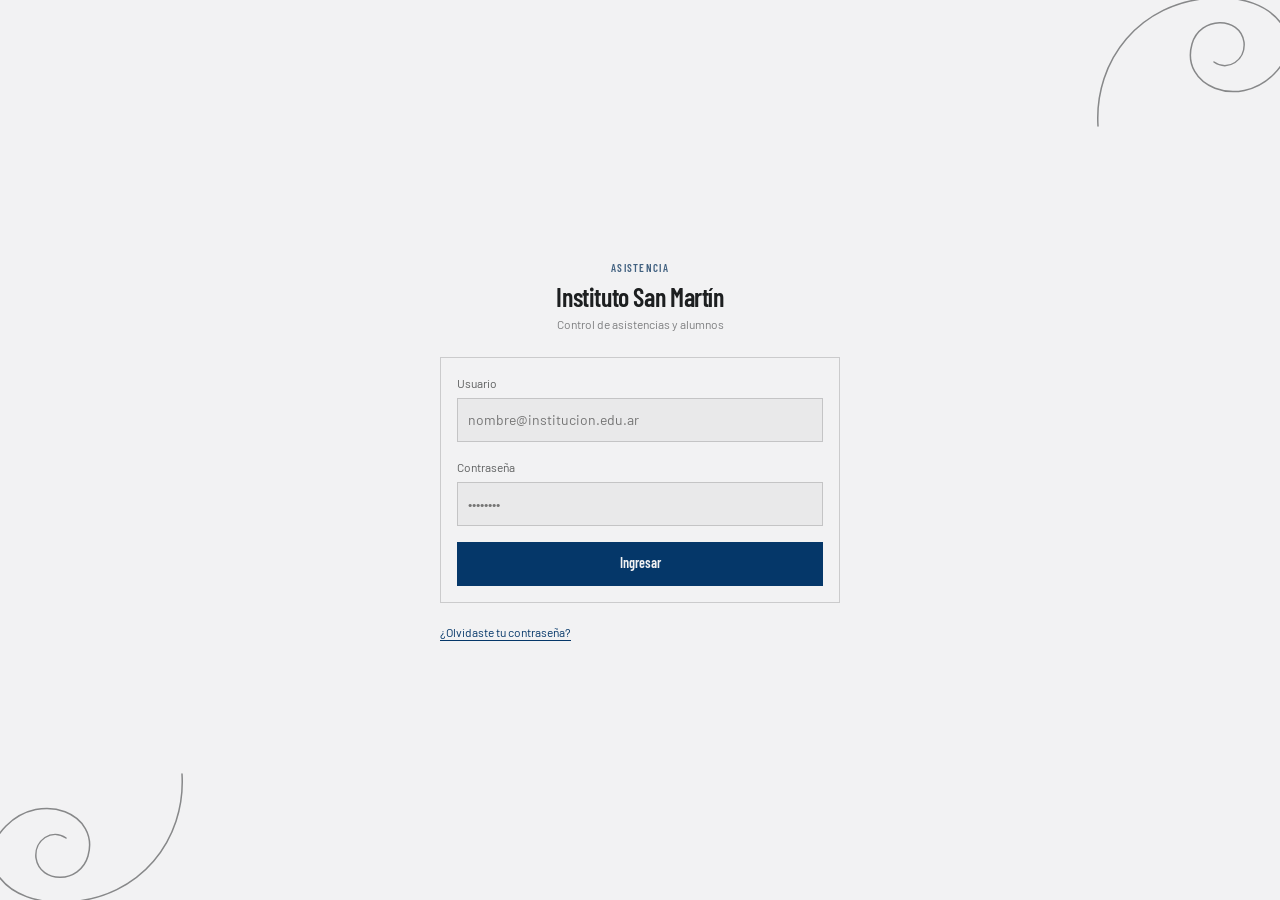
==== frontend/index.html @ f8b3fe84 "Frontend casi completo, PREVIEW_MODE para desarrollo sin backend" ====
<!DOCTYPE html>
<html lang="es">
<head>
<meta charset="utf-8">
<title>Asistencia · Instituto San Martín</title>
<meta name="viewport" content="width=device-width, initial-scale=1">
<link rel="stylesheet" href="./css/variables.css">
<link rel="stylesheet" href="./css/base.css">
<link rel="stylesheet" href="./css/components.css">
</head>
<body>

<div class="auth-shell">
  <!-- Decoración de fondo, sólo desktop (ver .auth-deco* en base.css) —
       puramente visual, no aporta información: aria-hidden y sin afectar
       el orden de tabulación. Un solo trazo (path) reutilizado dos veces
       (arriba a la derecha, y rotado 180° abajo a la izquierda) via
       <use>, para no duplicar la geometría. -->
  <div class="auth-deco-layer" aria-hidden="true">
    <svg width="0" height="0" style="position:absolute">
      <defs>
        <path id="auth-deco-scribble" d="M14,150 C10,84 56,26 128,22 C192,18 224,64 190,98 C154,134 96,110 108,68 C116,40 156,40 160,66 C162,84 144,96 130,86" />
      </defs>
    </svg>
    <svg class="auth-deco auth-deco-tr" viewBox="0 0 220 220" focusable="false">
      <use href="#auth-deco-scribble" />
    </svg>
    <svg class="auth-deco auth-deco-bl" viewBox="0 0 220 220" focusable="false">
      <use href="#auth-deco-scribble" />
    </svg>
  </div>

  <div class="auth-card">
    <div class="text-center" style="margin-bottom:8px">
      <div class="kicker">Asistencia</div>
      <h1 style="margin:6px 0 0">Instituto San Martín</h1>
      <div class="text-muted" style="font-size:12px;margin-top:4px">Control de asistencias y alumnos</div>
    </div>

    <!-- Mismo .card que los recuadros de Inicio de Administrador (borde
         de 1px, sin estilo nuevo) — sólo envuelve los campos y el botón,
         no el header ni los links de abajo. -->
    <form class="card" id="login-form" novalidate style="padding:var(--space-4);gap:var(--space-4)">
      <p id="login-error" class="text-muted" style="color:var(--color-accent-800);font-size:13px" hidden></p>

      <div class="field">
        <label for="login-email">Usuario</label>
        <input class="input" id="login-email" type="email" required placeholder="nombre@institucion.edu.ar">
      </div>
      <div class="field">
        <label for="login-password">Contraseña</label>
        <input class="input" id="login-password" type="password" required placeholder="••••••••">
      </div>

      <button class="btn btn-primary btn-block" id="login-submit" type="submit">Ingresar</button>
    </form>

    <div class="auth-links">
      <a href="./recuperar-contrasena.html">¿Olvidaste tu contraseña?</a>
    </div>
  </div>
</div>

<script type="module" src="./js/pages/login.js"></script>
</body>
</html>
---- frontend/css/variables.css ----
/*
 * Tokens del sistema de diseño "Industry", tomados del mockup en
 * Claude Design (Attendance App.dc.html) para que la app real use
 * exactamente la misma paleta, tipografía y escala.
 *
 * TODO: el mockup fuente no define ningún color de alerta ámbar/naranja
 * (no hay token de "warning" en el sistema Industry). El estado "En
 * riesgo" usa el mismo azul-grisáceo de acento (--color-accent) con
 * variante outline, y "Excedido" usa --color-accent sólido. Si en algún
 * momento se agrega un token ámbar al sistema de diseño, sumarlo acá.
 */

:root {
  /* — color — */
  --color-bg: #f2f2f3;
  --color-surface: #e9e9ea;
  --color-text: #1d1f20;
  --color-accent: #053769;
  --color-accent-2: #728fab;
  --color-divider: color-mix(in srgb, #030303 16%, transparent);

  --color-neutral-100: #f5f5f8;
  --color-neutral-200: #e7e7ea;
  --color-neutral-300: #d4d4d7;
  --color-neutral-400: #b7b7ba;
  --color-neutral-500: #98989b;
  --color-neutral-600: #7a7a7d;
  --color-neutral-700: #5d5d60;
  --color-neutral-800: #424244;
  --color-neutral-900: #2b2b2d;

  --color-accent-100: #eef6ff;
  --color-accent-200: #d6ebff;
  --color-accent-300: #b5d9fd;
  --color-accent-400: #94bce3;
  --color-accent-500: #749dc4;
  --color-accent-600: #597ea3;
  --color-accent-700: #416180;
  --color-accent-800: #2c455d;
  --color-accent-900: #1d2d3d;

  /* — tipografía — */
  --font-heading: "Barlow Condensed", system-ui, sans-serif;
  --font-heading-weight: 600;
  --font-body: "Barlow", system-ui, sans-serif;

  /* — espaciado — */
  --space-1: 4px;
  --space-2: 8px;
  --space-3: 12px;
  --space-4: 16px;
  --space-5: 20px;
  --space-6: 24px;
  --space-8: 32px;

  /* — radios (estética wireframe: los componentes usan 0, ver
       components.css; se dejan definidos por si algún componente
       puntual necesita una esquina redondeada, como el diálogo) — */
  --radius-sm: 2px;
  --radius-md: 4px;
  --radius-lg: 8px;

  /* — elevación — */
  --shadow-sm: 0 1px 2px color-mix(in srgb, #2b2b2d 14%, transparent);
  --shadow-md: 0 3px 10px color-mix(in srgb, #2b2b2d 16%, transparent);
  --shadow-lg: 0 12px 32px color-mix(in srgb, #2b2b2d 22%, transparent);

  /* — targets táctiles (requisito: mínimo 44px) — */
  --tap-target-min: 44px;

  /* Alto aproximado de la tab-bar fija (mobile/tablet, ver .tab-bar en
     components.css) — usado para que .app-main y .toast dejen el
     espacio libre justo debajo de ella y no quede contenido tapado. */
  --tab-bar-height: 64px;

  /* Alto aproximado del header fijo en desktop (1024px+, ver .app-header
     en base.css) — ahí el nav vive DENTRO del header, no en una sidebar
     ni en una tab-bar abajo, así que .app-main necesita padding-top en
     vez de padding-bottom para no quedar tapado. */
  --app-header-height-desktop: 72px;

  /* — breakpoints (documentales; los media queries usan el valor en px
       directamente, CSS no soporta var() dentro de @media) — */
  --breakpoint-tablet: 768px;
  --breakpoint-desktop: 1024px;
}
---- frontend/css/base.css ----
@import url('https://fonts.googleapis.com/css2?family=Barlow:wght@400;500;700&family=Barlow+Condensed:wght@400;600&display=swap');

/* — reset — */
*, *::before, *::after { box-sizing: border-box; }
html, body { height: 100%; }
body {
  margin: 0;
  background: var(--color-bg);
  color: var(--color-text);
  font-family: var(--font-body);
  font-size: 15px;
  line-height: 1.55;
  font-weight: 400;
  -webkit-font-smoothing: antialiased;
}
h1, h2, h3, h4, h5, h6 {
  font-family: var(--font-heading);
  font-weight: var(--font-heading-weight);
  line-height: 1.12;
  letter-spacing: -0.015em;
  margin: 0 0 var(--space-2);
}
h1 { font-size: 26px; }
h2 { font-size: 20px; }
h3 { font-size: 18px; }
p { margin: 0 0 var(--space-3); }
a { color: var(--color-accent); text-underline-offset: 3px; }
img, svg { display: block; max-width: 100%; }
button { font: inherit; color: inherit; }
ul { list-style: none; margin: 0; padding: 0; }
:focus { outline: none; }
:focus-visible { outline: 2px solid var(--color-accent); outline-offset: 2px; }

.text-muted { color: color-mix(in srgb, var(--color-text) 55%, transparent); }
.text-center { text-align: center; }
.kicker {
  font-family: var(--font-heading);
  font-weight: 600;
  letter-spacing: 0.12em;
  text-transform: uppercase;
  color: var(--color-accent-700);
  font-size: 11px;
}
.section-label {
  font-size: 11px;
  text-transform: uppercase;
  letter-spacing: 0.08em;
  color: color-mix(in srgb, var(--color-text) 55%, transparent);
  margin-bottom: var(--space-2);
}

/* ══════════════════════════════════════════════════════════════════
   App shell — mobile-first.
   Estructura: header fijo arriba, contenido con scroll propio,
   tab-bar fija abajo. En desktop (>=1024px) el nav (<nav id="tab-bar">,
   ver components.css) vive DENTRO de .app-header como una fila más —
   no hay sidebar — y el header entero pasa a ser una barra fija de
   ancho completo arriba de todo, con 3 grupos: logo, título+rol, nav.
   ══════════════════════════════════════════════════════════════════ */
.app-shell {
  display: flex;
  flex-direction: column;
  min-height: 100dvh;
  background: var(--color-bg);
}

.app-header {
  display: flex;
  align-items: center;
  justify-content: space-between;
  gap: var(--space-3);
  padding: var(--space-4);
  border-bottom: 1px solid var(--color-divider);
  background: var(--color-bg);
  position: sticky;
  top: 0;
  z-index: 10;
}
.app-header h2 { margin: 2px 0 0; font-size: 19px; }

.app-main {
  flex: 1 1 auto;
  overflow-y: auto;
  /* El padding-bottom deja lugar a la tab-bar fija (ver .tab-bar en
     components.css) más el gesture bar de iOS, para que el contenido no
     quede tapado detrás. En desktop (>=1024px) el nav ya no está fijo
     abajo (vive dentro del header, arriba), así que ese breakpoint pisa
     esto con un padding-top en vez de padding-bottom (ver más abajo). */
  padding: var(--space-4) var(--space-4) calc(var(--tab-bar-height) + env(safe-area-inset-bottom, 0px) + var(--space-4));
  width: 100%;
}

/* — página de login, sin header/tab-bar de la app — */
.auth-shell {
  min-height: 100dvh;
  display: flex;
  align-items: center;
  justify-content: center;
  padding: var(--space-6) var(--space-4);
}
.auth-card {
  width: 100%;
  max-width: 400px;
  display: flex;
  flex-direction: column;
  gap: var(--space-4);
  /* Por encima de .auth-deco-layer (position:fixed, ver abajo): sin este
     stacking context propio, un elemento fixed pinta arriba del flujo
     normal sin importar el orden en el DOM. */
  position: relative;
  z-index: 1;
}
.auth-links {
  display: flex;
  justify-content: space-between;
  margin-top: var(--space-1);
  font-size: 12px;
}

/* — decoración de fondo del login, sólo desktop (index.html) — trazo
   único estilo garabato/dibujo a mano, en las esquinas. overflow:hidden
   en el layer para que nunca agregue scroll aunque el viewport sea más
   chico que el SVG; z-index por debajo de .auth-card (ver arriba). */
.auth-deco-layer {
  display: none;
  position: fixed;
  inset: 0;
  overflow: hidden;
  pointer-events: none;
  z-index: 0;
}
.auth-deco {
  position: absolute;
  width: 220px;
  height: 220px;
  opacity: 0.50;
  /* fill/stroke son heredables en SVG, así que puestas acá llegan al
     <path> real: el <use> lo clona desde <defs>, que está fuera de
     .auth-deco en el árbol, así que un selector tipo ".auth-deco path"
     nunca lo matchea (quedaba con el fill negro por default de SVG). */
  fill: none;
  stroke: var(--color-text);
  stroke-width: 1.5;
  stroke-linecap: round;
  stroke-linejoin: round;
}
.auth-deco-tr { top: -24px; right: -24px; }
.auth-deco-bl { bottom: -24px; left: -24px; transform: rotate(180deg); }

@media (min-width: 1024px) {
  .auth-deco-layer { display: block; }
}

@media (min-width: 768px) {
  .app-main { padding: var(--space-6) var(--space-6) calc(var(--tab-bar-height) + env(safe-area-inset-bottom, 0px) + var(--space-6)); }
  .app-header { padding: var(--space-5) var(--space-6); }
}

@media (min-width: 1024px) {
  /* Reemplaza la sidebar vertical anterior (el bug de la captura): acá
     ya no hay .app-shell en fila ni .app-content en columna reservando
     ancho para una barra lateral. El header pasa a fixed, ancho
     completo, con el nav adentro como una fila más — .app-main sólo
     necesita padding-top para no quedar tapado detrás. */
  .app-header {
    position: fixed;
    top: 0;
    left: 0;
    right: 0;
    width: 100%;
    z-index: 30;
    padding: var(--space-4) var(--space-8);
  }

  /* Disuelve el wrapper de kicker+título (ver admin/*.html, asistente/*.html):
     a partir de acá, kicker pasa a ser hijo directo de .app-header, en
     igualdad con el tag de rol y el nav (a mobile no le afecta, ahí
     sigue siendo un wrapper normal que apila kicker arriba del título). */
  .app-header-brand { display: contents; }

  /* El título de pantalla (texto que cambia por página) sólo se muestra
     en mobile/tablet — en desktop el header queda con kicker, tag de
     rol y nav únicamente. */
  .app-header h2 { display: none; }

  /* Con el título afuera del flujo, sólo quedan dos grupos en el flex de
     .app-header (kicker y nav): justify-content:space-between (heredado)
     ya los manda a los extremos, sin necesitar el truco de
     margin-left:auto que usaba el grupo del medio. El tag de rol se saca
     del flujo flex y se centra respecto de .app-header entero (que es
     position:fixed;width:100% acá arriba) para que quede en el centro
     real del viewport, sin importar si kicker y nav pesan distinto. */
  #app-header-role {
    position: absolute;
    left: 50%;
    top: 50%;
    transform: translate(-50%, -50%);
  }

  .app-main {
    max-width: 720px;
    width: 100%;
    margin: 0 auto;
    padding: calc(var(--app-header-height-desktop) + var(--space-8)) var(--space-8) var(--space-8);
  }
}
---- frontend/css/components.css ----
/* ══════════════════════════════════════════════════════════════════
   Componentes — estética wireframe "Industry": cuadrados, fondo
   transparente, borde de 1px. Todos los targets interactivos respetan
   un mínimo de 44px (--tap-target-min).
   ══════════════════════════════════════════════════════════════════ */

/* — botones — */
.btn {
  display: inline-flex;
  align-items: center;
  justify-content: center;
  gap: 6px;
  min-height: var(--tap-target-min);
  cursor: pointer;
  text-decoration: none;
  font-family: var(--font-heading);
  font-weight: var(--font-heading-weight);
  font-size: 14px;
  line-height: 1.2;
  color: var(--color-text);
  background: transparent;
  border: 1px solid var(--color-divider);
  padding: var(--space-2) calc(var(--space-3) * 1.2);
  border-radius: 0;
}
.btn:disabled { opacity: 0.45; cursor: not-allowed; }
.btn-primary { background: var(--color-accent); color: var(--color-bg); border-color: var(--color-accent); }
.btn-primary:hover { background: var(--color-accent-600); }
.btn-primary:active { background: var(--color-accent-700); }
.btn-secondary:hover { background: color-mix(in srgb, var(--color-text) 7%, transparent); }
.btn-secondary:active { background: color-mix(in srgb, var(--color-text) 14%, transparent); }
.btn-ghost { color: var(--color-accent); border-color: transparent; padding-inline: var(--space-1); }
.btn-ghost:hover { background: color-mix(in srgb, var(--color-accent) 10%, transparent); }
.btn-block { width: 100%; }

/* — formularios — */
.field { display: flex; flex-direction: column; gap: 5px; }
.field > label {
  font-size: 12px;
  color: color-mix(in srgb, var(--color-text) 70%, transparent);
}
.input {
  width: 100%;
  min-height: var(--tap-target-min);
  padding: 6px 10px;
  font: inherit;
  font-size: 14px;
  color: var(--color-text);
  caret-color: var(--color-accent);
  background: var(--color-surface);
  border: 1px solid var(--color-divider);
  border-radius: 0;
}
.input:hover { border-color: color-mix(in srgb, var(--color-text) 45%, transparent); }
.input:focus-visible { border-color: var(--color-accent); outline-offset: 0; }
textarea.input { min-height: 90px; resize: vertical; }

/* — tarjetas — */
.card {
  display: flex;
  flex-direction: column;
  gap: var(--space-2);
  padding: var(--space-3);
  border: 1px solid var(--color-divider);
  background: transparent;
}
.card-kicker { font-size: 10px; letter-spacing: 0.1em; text-transform: uppercase; color: var(--color-accent); }
.card-title { font-family: var(--font-heading); font-weight: var(--font-heading-weight); font-size: 17px; line-height: 1.2; }
.card-body { margin: 0; font-size: 13px; opacity: 0.8; }
.card-meta { display: flex; align-items: center; gap: 6px; font-size: 11px; color: color-mix(in srgb, var(--color-text) 50%, transparent); }
.card-stat { font-family: var(--font-heading); font-size: 26px; }
.card-clickable { cursor: pointer; }
.card-clickable:hover { background: color-mix(in srgb, var(--color-text) 4%, transparent); }
.elev-sm { box-shadow: var(--shadow-sm); }
.elev-md { box-shadow: var(--shadow-md); }

.card-grid {
  display: flex;
  flex-direction: column;
  gap: var(--space-3);
}
.stat-grid {
  display: grid;
  grid-template-columns: 1fr 1fr;
  gap: var(--space-3);
}

/* — tags de estado —
   Fiel al mockup fuente: no existe token ámbar en el sistema "Industry",
   así que "En riesgo" y "Excedido" usan variantes del mismo azul-grisáceo
   de acento (outline vs. relleno) en lugar de un color de warning nuevo. */
.tag {
  display: inline-flex;
  align-items: center;
  font-size: 11px;
  letter-spacing: 0.02em;
  padding: 3px 10px;
  border-radius: 0;
  white-space: nowrap;
}
.tag-accent { background: var(--color-accent-100); color: var(--color-accent-800); }
.tag-neutral { background: var(--color-neutral-100); color: var(--color-neutral-800); }
.tag-outline { border: 1px solid var(--color-accent); color: var(--color-accent); }

/* — listas (alumnos, cursos, historial) — */
.list-row {
  display: flex;
  align-items: center;
  justify-content: space-between;
  gap: var(--space-3);
  min-height: var(--tap-target-min);
  padding: 10px 0;
  border-bottom: 1px solid var(--color-divider);
}
.list-row-clickable { cursor: pointer; }
.list-row-clickable:hover { background: color-mix(in srgb, var(--color-text) 4%, transparent); }
.list-row-title { font-size: 14px; }
.list-row-subtitle { font-size: 11px; opacity: 0.55; }
.list-row-empty { padding: var(--space-4) 0; font-size: 13px; opacity: 0.6; text-align: center; }

/* — checkbox de asistencia (marcar ausente) — */
.attendance-toggle {
  width: 28px;
  height: 28px;
  min-width: var(--tap-target-min);
  min-height: var(--tap-target-min);
  display: flex;
  align-items: center;
  justify-content: center;
  padding: 0;
  cursor: pointer;
  background: transparent;
  border: 1px solid var(--color-divider);
}
.attendance-toggle .box {
  width: 26px;
  height: 26px;
  border: 1px solid var(--color-divider);
  display: flex;
  align-items: center;
  justify-content: center;
  font-size: 13px;
  line-height: 1;
  color: transparent;
}
.attendance-toggle.is-absent .box {
  border-color: var(--color-accent);
  background: var(--color-accent);
  color: var(--color-bg);
}

/* — barra de progreso (informes) — */
.progress {
  height: 6px;
  background: var(--color-neutral-200);
  position: relative;
}
.progress > span {
  display: block;
  height: 100%;
  background: var(--color-accent);
}

/* — filas de "Asistencia por alumno" (admin-informes) — */
.report-row { margin-bottom: 10px; }
.report-row-head {
  display: flex;
  justify-content: space-between;
  font-size: 12px;
  margin-bottom: 3px;
}

/* — decoración de fondo de las páginas de Administrador, sólo desktop
   (ver el markup en admin/*.html) — mismo criterio que .auth-deco del
   login, pero como capa fixed de viewport en vez de vivir dentro de
   .auth-card, ya que acá el contenido usa .app-header/.app-main en vez
   del layout de auth. Detrás de todo (z-index:0); .app-main-wide se sube
   por encima con position:relative;z-index:1 (ver @media 1024px más
   abajo). Genérica: cada página trae su propio <path> (geometría propia
   en su <defs>), esta capa sólo define el estilo/posicionamiento común. */
.app-deco-layer {
  display: none;
  position: fixed;
  inset: 0;
  overflow: hidden;
  pointer-events: none;
  z-index: 0;
}
.app-deco {
  position: absolute;
  width: 220px;
  height: 220px;
  opacity: 0.50;
  fill: none;
  stroke: var(--color-text);
  stroke-width: 1.5;
  stroke-linecap: round;
  stroke-linejoin: round;
}
/* top-right debajo del header fijo (si no, queda tapado por su fondo
   opaco de ancho completo) */
.app-deco-tr { top: calc(var(--app-header-height-desktop) + var(--space-4)); right: -24px; }
.app-deco-bl { bottom: -24px; left: -24px; transform: rotate(180deg); }

@media (min-width: 1024px) {
  .app-deco-layer { display: block; }
}

/* — diálogo modal — */
.dialog-backdrop {
  position: fixed;
  inset: 0;
  z-index: 100;
  background: color-mix(in srgb, var(--color-neutral-900) 55%, transparent);
  display: flex;
  align-items: center;
  justify-content: center;
  padding: var(--space-4);
}
/* El display:flex de arriba es una regla de autor, y le gana a la regla
   [hidden]{display:none} del user-agent sin importar especificidad (el
   origen se decide antes que la especificidad en el cascade). Sin esto,
   backdrop.hidden = true en JS no tiene ningún efecto visual: el modal
   queda tapando la pantalla y bloqueando clics aunque el atributo esté. */
.dialog-backdrop[hidden] { display: none; }
.dialog {
  width: min(420px, 100%);
  display: flex;
  flex-direction: column;
  gap: var(--space-3);
  padding: var(--space-4);
  background: var(--color-bg);
  border: 1px solid var(--color-divider);
  box-shadow: var(--shadow-lg);
}
.dialog-title { font-family: var(--font-heading); font-weight: var(--font-heading-weight); font-size: 20px; }
.dialog-body { font-size: 14px; opacity: 0.85; }
.dialog-actions { display: flex; justify-content: flex-end; gap: var(--space-2); margin-top: var(--space-2); }

/* — toast — */
.toast {
  position: fixed;
  left: var(--space-4);
  right: var(--space-4);
  bottom: calc(var(--tab-bar-height) + var(--space-4));
  z-index: 200;
  background: var(--color-accent-900);
  color: var(--color-bg);
  padding: 10px 14px;
  font-size: 13px;
  text-align: center;
}
.toast[hidden] { display: none; }

/* — icono botón "volver" — */
.btn-back {
  align-self: flex-start;
  padding-left: 0;
  display: inline-flex;
  align-items: center;
  gap: 4px;
}
.btn-back svg { width: 14px; height: 14px; }

/* ══════════════════════════════════════════════════════════════════
   Tab bar — fija abajo de todo el viewport en mobile/tablet (no en el
   flujo normal del documento, para que no quede "flotando" en pantallas
   con poco contenido); el padding-bottom que le hace lugar en .app-main
   está en base.css. En desktop (>=1024px) deja de estar fija: pasa a
   vivir DENTRO de .app-header como el grupo de nav de una fila única
   (ver el bloque @media (min-width: 1024px) de .app-header en base.css).
   ══════════════════════════════════════════════════════════════════ */
.tab-bar {
  display: flex;
  position: fixed;
  left: 0;
  right: 0;
  bottom: 0;
  width: 100%;
  z-index: 20;
  border-top: 1px solid var(--color-divider);
  background: var(--color-bg);
  padding: 4px 4px calc(env(safe-area-inset-bottom, 0px) + 4px);
}
.tab-bar-item {
  flex: 1;
  display: flex;
  flex-direction: column;
  align-items: center;
  justify-content: center;
  gap: 2px;
  min-height: var(--tap-target-min);
  padding: 8px 2px;
  background: none;
  border: none;
  border-top: 2px solid transparent;
  font-family: var(--font-body);
  font-weight: 500;
  font-size: 10.5px;
  cursor: pointer;
  /* Gris sólido de la propia rampa --color-neutral (no opacity sobre
     --color-text): se lee bien y sigue siendo wireframe/gris-azulado. */
  color: var(--color-neutral-700);
}
.tab-bar-item.is-active {
  border-top-color: var(--color-accent);
  color: var(--color-accent-800);
  font-weight: 600;
}

@media (min-width: 768px) {
  .stat-grid { grid-template-columns: repeat(3, 1fr); }
  .card-grid.card-grid-2col { display: grid; grid-template-columns: 1fr 1fr; gap: var(--space-3); }
}

@media (min-width: 1024px) {
  /* Reemplaza la sidebar vertical anterior: ahora el nav vive DENTRO de
     .app-header (ver base.css) como una fila más, no como columna fija
     al costado. Se resetea todo lo específico de la sidebar (posición,
     ancho, alto, bordes) — nada de eso debe quedar pisando por encima. */
  .tab-bar {
    position: static;
    width: auto;
    height: auto;
    z-index: auto;
    border-top: none;
    border-right: none;
    padding: 0;
    gap: var(--space-1);
  }
  .tab-bar-item {
    /* flex:none sigue siendo necesario acá: sin esto, cada ítem vuelve a
       crecer para repartirse el ancho disponible de más (mismo bug que
       el de la sidebar, pero en el eje horizontal). El indicador de
       "activo" NO se redeclara: se hereda tal cual de la regla base de
       arriba (border-top de acento), igual que en mobile. */
    flex: none;
    padding: 8px var(--space-3);
    font-size: 13px;
  }
  .stat-grid { grid-template-columns: repeat(3, 1fr); }

  /* — Ancho mayor en desktop para las 7 páginas de Administrador
     (.app-main-wide, sumada a .app-main en cada admin/*.html): .app-main
     ya tiene un max-width:720px fijo (base.css) pensado para columnas de
     listas/cards; acá lo pisamos con uno más ancho (misma especificidad,
     pero components.css carga después de base.css). position:relative;
     z-index:1 para quedar por encima de .app-deco-layer (z-index:0, ver
     arriba). El escalado del contenido interno de cada página vive
     scoped bajo su propia clase (.app-main-informes, .app-main-inicio,
     etc.) más abajo, porque cada pantalla tiene un tipo de contenido
     distinto (dashboard, listados, formularios, detalle) y no siempre
     corresponde el mismo criterio. */
  .app-main-wide {
    max-width: 1040px;
    position: relative;
    z-index: 1;
  }

  /* — Informes (admin-informes.html) — */
  .app-main-informes .stat-grid { gap: var(--space-4); }
  .app-main-informes .card { padding: var(--space-4); }
  .app-main-informes .card-kicker { font-size: 12px; }
  .app-main-informes .card-stat { font-size: 34px; }
  .app-main-informes .progress { height: 8px; }
  .app-main-informes .report-row { margin-bottom: var(--space-3); }
  .app-main-informes .report-row-head { font-size: 14px; margin-bottom: 5px; }

  /* — Inicio (admin-inicio.html): dashboard con 2 stat tiles arriba y,
     si hay alertas, una lista de alumnos en riesgo debajo. Mismo criterio
     de stat tiles que Informes; las filas de alerta agrandan texto y
     padding en vez de achicarse, ya que a este ancho quedan con mucho
     aire de sobra si se dejan al tamaño mobile. */
  .app-main-inicio .stat-grid { gap: var(--space-4); }
  .app-main-inicio .card { padding: var(--space-4); }
  .app-main-inicio .card-kicker { font-size: 12px; }
  .app-main-inicio .card-stat { font-size: 34px; }
  .app-main-inicio #home-alerts-list .list-row { padding: 14px 0; }
  .app-main-inicio #home-alerts-list .list-row-title { font-size: 16px; }
  .app-main-inicio #home-alerts-list .list-row-subtitle { font-size: 12px; }

  /* — Cursos (admin-cursos.html): listado de cards de curso, hoy apiladas
     en una sola columna (.card-grid) tanto en mobile como en desktop. A
     este ancho conviene usar el espacio horizontal en una grilla de 3
     columnas en vez de una columna angosta de cards estirados. */
  .app-main-cursos .card-grid {
    display: grid;
    grid-template-columns: repeat(3, 1fr);
    gap: var(--space-4);
  }
  .app-main-cursos .card { padding: var(--space-4); }
  .app-main-cursos .card-title { font-size: 19px; }
  .app-main-cursos .card-kicker { font-size: 12px; }

  /* — Curso (admin-curso.html): card de detalle del curso arriba +
     roster de alumnos debajo. El card de detalle agranda título/padding;
     el roster sigue el mismo criterio de fila agrandada que Inicio. */
  .app-main-curso #course-card { padding: var(--space-4); }
  .app-main-curso #course-card .card-title { font-size: 22px; }
  .app-main-curso #course-card .card-body { font-size: 14px; }
  .app-main-curso #course-roster .list-row { padding: 14px 0; }
  .app-main-curso #course-roster .list-row-title { font-size: 16px; }

  /* — Alumnos (admin-alumnos.html): buscador + listado completo. El
     buscador NO se estira a los 1040px del container — un input de
     una sola línea así de ancho se ve desproporcionado y no ayuda a la
     usabilidad; se lo deja con un ancho razonable y se agranda el
     listado igual que en el resto de las páginas con listas. */
  .app-main-alumnos #student-search { max-width: 420px; min-height: 48px; font-size: 15px; }
  .app-main-alumnos #student-list .list-row { padding: 14px 0; }
  .app-main-alumnos #student-list .list-row-title { font-size: 16px; }
  .app-main-alumnos #student-list .list-row-subtitle { font-size: 12px; }

  /* — Alumno (admin-alumno.html): card de detalle + botón de acción +
     historial. El card y el historial sí acompañan el ancho completo
     (misma lógica que Curso). El botón "Justificar falta" en cambio NO
     se estira: es una única acción primaria, y a 1040px de ancho una
     barra sólida navy de ese tamaño pesa demasiado visualmente y se
     lee más como un banner que como un botón — se lo deja con un ancho
     acotado, igual criterio que el buscador de Alumnos. */
  .app-main-alumno #student-card { padding: var(--space-4); }
  .app-main-alumno #student-card .card-title { font-size: 22px; }
  .app-main-alumno #justify-open-btn { max-width: 320px; min-height: 52px; font-size: 15px; }
  .app-main-alumno #student-history .list-row { padding: 12px 0; }

  /* — Perfil (admin-perfil.html): a diferencia de las otras 6, el
     contenido acá es mínimo (un card chico + dos botones) — no es un
     listado ni un dashboard que necesite usar el ancho extra. Estirar
     el card/los botones a 1040px se vería vacío y forzado, así que en
     vez de escalar el contenido se lo centra en una columna angosta
     (max-width: 460px) dentro del container ancho: el espacio de sobra
     queda para la decoración de esquina en vez de contenido estirado. */
  .app-main-perfil {
    display: flex;
    flex-direction: column;
    align-items: center;
  }
  .app-main-perfil .card { width: 100%; max-width: 460px; padding: var(--space-5); }
  .app-main-perfil .card-title { font-size: 22px; }
  .app-main-perfil .btn-block { width: 100%; max-width: 460px; min-height: 52px; font-size: 15px; }
}
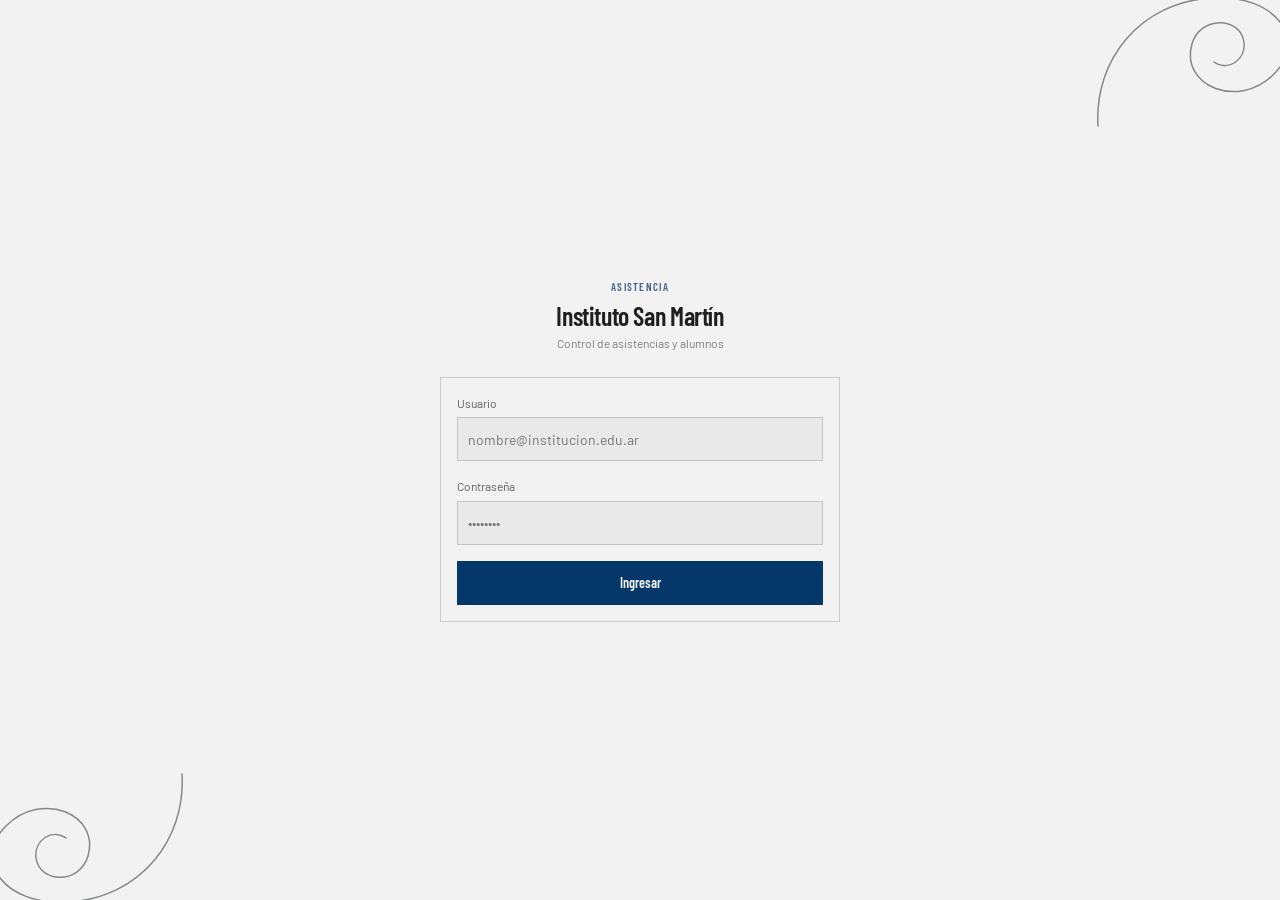
==== commit 4627177d: "Arreglos de front y bugs" ====
--- a/frontend/index.html
+++ b/frontend/index.html
@@ -54,10 +54,6 @@
 
       <button class="btn btn-primary btn-block" id="login-submit" type="submit">Ingresar</button>
     </form>
-
-    <div class="auth-links">
-      <a href="./recuperar-contrasena.html">¿Olvidaste tu contraseña?</a>
-    </div>
   </div>
 </div>
 
--- a/frontend/css/components.css
+++ b/frontend/css/components.css
@@ -148,6 +148,62 @@
   background: var(--color-accent);
   color: var(--color-bg);
 }
+
+/* — checkbox de selección múltiple (listado de Alumnos) — misma geometría
+   que .attendance-toggle, semántica distinta (marcar seleccionado en vez
+   de ausente) — */
+.row-checkbox {
+  width: 28px;
+  height: 28px;
+  min-width: var(--tap-target-min);
+  min-height: var(--tap-target-min);
+  display: flex;
+  align-items: center;
+  justify-content: center;
+  padding: 0;
+  cursor: pointer;
+  background: transparent;
+  border: 1px solid var(--color-divider);
+  flex-shrink: 0;
+}
+.row-checkbox .box {
+  width: 26px;
+  height: 26px;
+  border: 1px solid var(--color-divider);
+  display: flex;
+  align-items: center;
+  justify-content: center;
+  font-size: 13px;
+  line-height: 1;
+  color: transparent;
+}
+.row-checkbox.is-selected .box {
+  border-color: var(--color-accent);
+  background: var(--color-accent);
+  color: var(--color-bg);
+}
+
+/* — barra fija de acción en lote (mover selección de curso) — mismo
+   mecanismo de posicionamiento que .toast, pero persiste mientras haya
+   selección en vez de auto-ocultarse — */
+.bulk-bar {
+  position: fixed;
+  left: var(--space-4);
+  right: var(--space-4);
+  bottom: calc(var(--tab-bar-height) + var(--space-4));
+  z-index: 150;
+  display: flex;
+  align-items: center;
+  flex-wrap: wrap;
+  gap: var(--space-2);
+  padding: var(--space-3);
+  background: var(--color-bg);
+  border: 1px solid var(--color-divider);
+  box-shadow: var(--shadow-lg);
+}
+.bulk-bar[hidden] { display: none; }
+.bulk-bar-count { font-size: 13px; white-space: nowrap; }
+.bulk-bar select.input { flex: 1; min-width: 140px; }
 
 /* — barra de progreso (informes) — */
 .progress {
